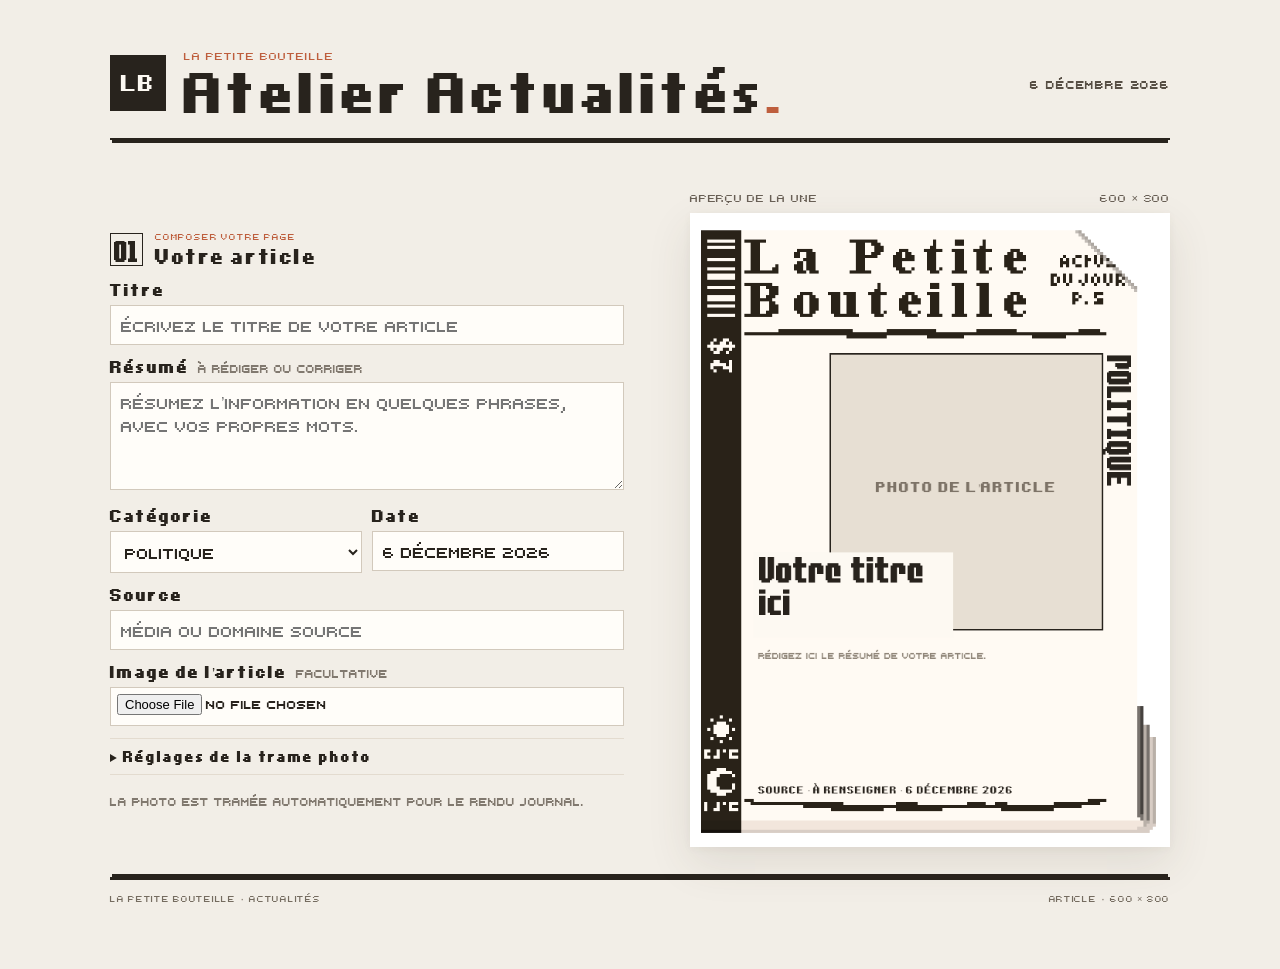
==== actualites/index.html @ 1632a1c7 "Journal V1" ====
<!doctype html>
<html lang="fr">
<head>
  <meta charset="utf-8">
  <meta name="viewport" content="width=device-width, initial-scale=1">
  <meta name="theme-color" content="#fdf9f2">
  <title>Atelier Actualités — La Petite Bouteille</title>
  <link rel="stylesheet" href="style.css">
  <link rel="stylesheet" href="../theme.css">
</head>
<body>
  <main class="page-shell">
    <header class="masthead app-masthead">
      <a class="masthead-mark" href="../index.html" aria-label="Retour au hub">LB</a>
      <div class="masthead-copy">
        <p class="eyebrow">LA PETITE BOUTEILLE</p>
        <h1>Atelier Actualités<span>.</span></h1>
      </div>
      <div class="masthead-date"><span id="todayHeader"></span></div>
    </header>

    <div class="workbench">
      <section class="editor" aria-label="Composition de la page d’actualité">
        <div class="section-head section-head--article"><span class="step">01</span><div><p class="eyebrow">COMPOSER VOTRE PAGE</p><h2>Votre article</h2></div></div>
        <label class="field-label" for="articleTitle">Titre</label>
        <input id="articleTitle" class="text-field" maxlength="180" placeholder="Écrivez le titre de votre article">
        <label class="field-label" for="articleSummary">Résumé <span>à rédiger ou corriger</span></label>
        <textarea id="articleSummary" rows="4" maxlength="700" placeholder="Résumez l’information en quelques phrases, avec vos propres mots."></textarea>
        <div class="two-fields">
          <label><span class="field-label">Catégorie</span><select id="articleCategory"><option>Politique</option><option>International</option><option>Sciences & technologie</option><option>Environnement</option><option>Économie</option><option>Culture</option><option>Sport</option><option>Santé</option><option>Société</option></select></label>
          <label><span class="field-label">Date</span><input id="articleDate" class="text-field" maxlength="40" placeholder="28 septembre 2026"></label>
        </div>
        <label class="field-label" for="articleSource">Source</label>
        <input id="articleSource" class="text-field" maxlength="100" placeholder="Média ou domaine source">
        <label class="field-label" for="photoFile">Image de l’article <span>facultative</span></label>
        <input id="photoFile" class="file-field" type="file" accept="image/*">
        <details class="settings">
          <summary>Réglages de la trame photo</summary>
          <div class="settings-grid">
            <div><span>Résolution d’entrée</span><b>96 px/pouce</b></div>
            <div><span>Résolution de sortie</span><b>25 px/pouce</b></div>
            <div><span>Mode</span><b>Trame de demi-teintes</b></div>
            <div><span>Linéature · angle</span><b>53 lignes/pouce · 45°</b></div>
            <div><span>Forme de trame</span><b>Losange</b></div>
            <div><span>Photo</span><b>Fixe en haut à droite</b></div>
            <label class="image-adjustment" for="brightnessSlider"><span>Luminosité <output id="brightnessValue" for="brightnessSlider">100 %</output></span><input id="brightnessSlider" type="range" min="0" max="200" value="100"></label>
            <label class="image-adjustment" for="contrastSlider"><span>Contraste <output id="contrastValue" for="contrastSlider">100 %</output></span><input id="contrastSlider" type="range" min="0" max="200" value="100"></label>
          </div>
        </details>
        <p id="photoStatus" class="helper">La photo est tramée automatiquement pour le rendu journal.</p>
        </section>

      <section class="preview-column" aria-label="Aperçu de la page d’actualité">
        <div class="preview-bar"><span>APERÇU DE LA UNE</span><span>600 × 800</span></div>
        <div class="poster-frame"><canvas id="poster" width="600" height="800"></canvas></div>
        
      </section>
    </div>
    <footer class="page-footer site-footer"><span>LA PETITE BOUTEILLE · ACTUALITÉS</span><span>Article · 600 × 800</span></footer>
  </main>
  <script src="app.js"></script>
</body>
</html>
---- actualites/style.css ----
@font-face{font-family:'FFF Head';src:url('assets/fff_spacedust.ttf') format('truetype');font-display:swap}
@font-face{font-family:'FFF Body';src:url('assets/FFF Intelligent Thin Condensed.ttf') format('truetype');font-display:swap}
@font-face{font-family:'FFF Source';src:url('assets/FFF Urban Bold Extended.ttf') format('truetype');font-display:swap}
.page-shell{max-width:1120px;margin:0 auto;padding:48px 30px 64px}
.app-header{display:grid;grid-template-columns:110px 1fr auto;gap:18px;align-items:center;padding-bottom:17px;border-bottom:2px solid var(--ink)}
.back-link{color:#6f665b;font:14px 'FFF Body',sans-serif;text-decoration:none}.back-link:hover{color:var(--rust)}
.eyebrow{font:11px 'FFF Source',sans-serif;letter-spacing:.08em;color:var(--rust);margin:0 0 6px}
h1{font:clamp(24px,3vw,34px) 'FFF Head',serif;margin:0}
.api-mark{font:12px 'FFF Source',sans-serif;line-height:1.1;text-align:right;margin:0}.api-mark span{font-size:8px;letter-spacing:.12em;color:var(--muted)}
.workbench{display:grid;grid-template-columns:minmax(300px,1fr) minmax(360px,480px);gap:66px;align-items:center;padding-top:25px}
.editor{padding:3px 0 0}
.section-head{display:flex;gap:12px;align-items:center;margin:0 0 15px}.section-head .eyebrow{margin:0 0 3px;font-size:9px}.section-head h2{font:17px 'FFF Source',sans-serif;margin:0}.step{font:14px 'FFF Head',serif;border:1px solid var(--ink);width:33px;height:33px;display:grid;place-items:center}
.field-label{display:block;font:14px 'FFF Source',sans-serif;margin:12px 0 5px}.field-label span{font:12px 'FFF Body',sans-serif;color:var(--muted);margin-left:4px}
input,select,textarea{font:16px 'FFF Body',Arial,sans-serif;color:var(--ink);background:#fffdf9;border:1px solid #d2c9bc;border-radius:0;width:100%;min-height:39px;padding:8px 10px;outline:none}
input:focus,select:focus,textarea:focus{border-color:#60564a;box-shadow:0 0 0 2px #28231d12}
textarea{resize:vertical;min-height:84px;line-height:1.4}
.export-button{border:0;background:var(--ink);color:var(--paper);font:13px 'FFF Source',sans-serif;cursor:pointer}.export-button:hover{background:#4a4034}
.helper{font:12px 'FFF Body',sans-serif;color:var(--muted);line-height:1.4;margin:6px 0 0;min-height:14px}.helper.error{color:var(--rust)}.helper a{color:inherit}
.settings{margin:12px 0 18px;border-top:1px solid var(--line);border-bottom:1px solid var(--line)}.settings summary{cursor:pointer;padding:9px 0;font:12px 'FFF Source',sans-serif}.settings-grid{display:grid;grid-template-columns:1fr 1fr;gap:6px;padding:0 0 11px}.settings-grid div{display:flex;justify-content:space-between;gap:8px;font:12px 'FFF Body',sans-serif}.settings-grid span{color:var(--muted)}.settings-grid b{font-weight:400;text-align:right}
.section-head--article{margin-top:0;margin-bottom:10px}.two-fields{display:grid;grid-template-columns:1fr 1fr;gap:10px}.two-fields label{min-width:0}.file-field{font-size:13px;padding:6px}.export-button{width:100%;min-height:45px;margin-top:12px}
.preview-column{width:100%;max-width:480px;margin:0 auto}.preview-bar{display:flex;justify-content:space-between;font:10px 'FFF Body',sans-serif;letter-spacing:.1em;color:#71695e;margin-bottom:8px}.poster-frame{background:white;padding:6px;box-shadow:0 12px 32px #34291f22}.poster-frame canvas{display:block;width:100%;height:auto}.preview-note{font:13px 'FFF Body',sans-serif;color:var(--muted);text-align:center;margin:10px 0 0}
.page-footer{display:flex;justify-content:space-between;gap:14px;margin-top:24px;border-top:2px solid var(--ink);padding-top:8px;font:9px 'FFF Source',sans-serif;letter-spacing:.1em;color:#756c60}
@media(max-width:760px){.page-shell{padding:30px 22px 45px;max-width:520px}.workbench{grid-template-columns:1fr;gap:35px;padding-top:20px}.editor{max-width:600px;width:100%;margin:auto}.preview-column{max-width:440px}.app-header{grid-template-columns:70px 1fr auto}}
@media(max-width:480px){.page-shell{padding:22px 12px}.app-header{grid-template-columns:1fr auto;gap:10px}.back-link{grid-column:1/-1}.app-header h1{font-size:25px}.workbench{padding-top:18px}.settings-grid{grid-template-columns:1fr}.settings-grid div{justify-content:flex-start}.settings-grid b{text-align:left}.page-footer{font-size:7px}}

/* Keep the shared hub masthead intact even when this page is opened on its own. */
.page-shell>.masthead.app-masthead{display:grid;grid-template-columns:56px minmax(0,1fr) auto;gap:18px;align-items:center;margin:0 0 25px;padding:0 0 19px;border-bottom:2px solid var(--ink);box-shadow:0 5px 0 -2px var(--ink)}
.app-masthead .masthead-mark{width:56px;height:56px;display:grid;place-items:center;background:var(--ink);color:var(--paper);font:18px 'FFF Urban',Arial,sans-serif;text-decoration:none;letter-spacing:-.08em}
.app-masthead .masthead-mark:hover{background:#453b30;color:var(--paper)}
.app-masthead .masthead-copy{min-width:0}
.app-masthead .eyebrow{font:11px 'FFF Body','Courier New',monospace;letter-spacing:.09em;color:var(--rust);margin:0 0 6px}
.app-masthead h1{font:clamp(32px,4vw,46px)/1.08 'FFF Urban',Arial,sans-serif;letter-spacing:-.04em;margin:0}
.app-masthead h1 span{color:var(--rust)}
.app-masthead .subtitle{font:15px/1.45 'FFF Body','Arial Narrow',sans-serif;color:#71695f;margin:7px 0 0}
.app-masthead .masthead-date{display:grid;justify-items:end;gap:7px;font:12px 'FFF Body','Courier New',monospace;letter-spacing:.07em;text-transform:uppercase;color:#574f45;white-space:nowrap}
.app-masthead .issue{font:9px 'FFF Body','Courier New',monospace;letter-spacing:.08em;color:var(--muted)}
@media(max-width:760px){.page-shell>.masthead.app-masthead{grid-template-columns:46px minmax(0,1fr);gap:12px}.app-masthead .masthead-mark{width:46px;height:46px;font-size:16px}.app-masthead .masthead-date{grid-column:2;display:flex;justify-items:start;justify-content:flex-start;gap:10px;align-items:center;white-space:normal}.app-masthead .subtitle{font-size:14px}}
@media(max-width:480px){.page-shell>.masthead.app-masthead{grid-template-columns:38px minmax(0,1fr);gap:9px;padding-bottom:15px}.app-masthead .masthead-mark{width:38px;height:38px;font-size:13px}.app-masthead .masthead-date{font-size:10px}.app-masthead .masthead-date .issue{font-size:8px}.app-masthead .eyebrow{font-size:9px}.app-masthead h1{font-size:25px}.app-masthead .subtitle{font-size:13px}}

.image-adjustment{display:grid;grid-template-columns:1fr;gap:4px;min-width:0}.image-adjustment>span{display:flex;justify-content:space-between;gap:10px}.image-adjustment output{font:inherit;color:var(--ink)}.image-adjustment input[type=range]{min-height:24px;padding:0;accent-color:var(--rust);background:transparent;border:0;box-shadow:none}
---- theme.css ----
@font-face{font-family:'FFF Temperature';src:url('meteo/assets/fonts/fff_spacedust.ttf') format('truetype');font-display:swap}
@font-face{font-family:'FFF Ville';src:url('meteo/assets/fonts/FFF Intelligent Thin Condensed.ttf') format('truetype');font-display:swap}
@font-face{font-family:'FFF Urban';src:url('meteo/assets/fonts/FFF Urban Bold Extended.ttf') format('truetype');font-display:swap}
:root{color-scheme:light;--ink:#28231d;--paper:#fdf9f2;--ground:#f2eee7;--muted:#81796f;--line:#e3dbcf;--red:#be5e3d;--rust:#be5e3d;--orange:#be5e3d}
*{box-sizing:border-box}
body{margin:0;background:var(--ground);color:var(--ink);font-family:'FFF Ville','Arial Narrow',sans-serif;min-height:100vh}
h1,h2,h3{color:var(--ink);font-family:'FFF Urban',Arial,sans-serif;letter-spacing:-.025em}
h1{font-size:clamp(28px,3.6vw,42px);line-height:1.08;font-weight:400;letter-spacing:-.04em;margin:0}
h2{font-size:21px;line-height:1.2;font-weight:400;margin:0}
.hub-shell,.page-shell,.layout{max-width:1120px;margin:0 auto;padding:48px 30px 64px}
.masthead{display:grid;grid-template-columns:56px minmax(0,1fr) auto;gap:18px;align-items:center;padding:0 0 19px;border-bottom:2px solid var(--ink);box-shadow:0 5px 0 -2px var(--ink)}
.app-masthead{grid-column:1/-1}.app-masthead h1 span{color:var(--rust)}
.masthead-mark{width:56px;height:56px;display:grid;place-items:center;background:var(--ink);color:var(--paper);font:18px 'FFF Urban',Arial,sans-serif;letter-spacing:-.08em;text-decoration:none}
.masthead-mark:hover{background:#453b30;color:var(--paper)}
.eyebrow{font:11px 'FFF Ville','Courier New',monospace;letter-spacing:.09em;color:var(--red);margin:0 0 6px}
.subtitle{font:15px/1.45 'FFF Ville','Arial Narrow',sans-serif;color:#71695f;margin:7px 0 0}
.masthead-date{display:grid;justify-items:end;gap:7px;font:12px 'FFF Ville','Courier New',monospace;letter-spacing:.07em;text-transform:capitalize;color:#574f45}
.masthead-date .date-line{display:flex;align-items:center;gap:9px;margin:0}
.issue{font:9px 'FFF Ville','Courier New',monospace;letter-spacing:.08em;color:var(--muted);text-transform:uppercase}
.section-kicker{font:10px 'FFF Ville','Courier New',monospace;letter-spacing:.08em;color:var(--muted)}
input,select,textarea{font-family:'FFF Ville','Arial Narrow',sans-serif;border-radius:0;color:var(--ink);background:#fffdf9;border-color:#d2c9bc}
input:focus,select:focus,textarea:focus{border-color:#60564a;box-shadow:0 0 0 2px #28231d12}
.button,.search-row button,.export-button,.add-submit{display:inline-flex;align-items:center;justify-content:center;gap:8px;padding:0 15px;border:1px solid var(--ink);border-radius:0;min-height:44px;font:12px 'FFF Ville','Arial Narrow',sans-serif;letter-spacing:.02em;cursor:pointer;transition:background .15s,color .15s,border-color .15s}
.search-row button span,.add-submit span{margin-left:0}
.button--light,.button--test{background:#eae5dc;color:var(--ink);border-color:var(--line)}
.button--light:hover,.button--test:hover,.button--test[aria-pressed="true"]{background:#ded7cc;border-color:#bdb2a5}
.button--dark,.search-row button,.export-button,.add-submit{background:var(--ink);color:var(--paper)}
.button--dark:hover,.search-row button:hover,.export-button:hover,.add-submit:hover{background:#453b30;border-color:#453b30}
.button:focus-visible,.search-row button:focus-visible,.export-button:focus-visible,.add-submit:focus-visible,.remove-app:focus-visible{outline:2px solid var(--red);outline-offset:2px}
.button:disabled,.search-row button:disabled,.export-button:disabled,.add-submit:disabled{opacity:.6;cursor:wait}
.remove-app{min-height:30px;padding:0 9px;border:1px solid var(--line);border-radius:0;background:#eae5dc;color:#665c51;font:11px 'FFF Ville','Arial Narrow',sans-serif;text-decoration:none;cursor:pointer}
.remove-app:hover{background:#ded7cc;color:var(--ink)}
.city-choice{border-radius:0;border-color:var(--line);background:var(--paper)}
.city-choice:has(input:checked){border-color:var(--rust);background:#fff7f1}
.app-card{background:var(--paper);border-color:var(--line);box-shadow:3px 3px 0 #28231d12}
.app-card:hover{border-color:#a99c8d;box-shadow:5px 7px 0 #28231d18}
.paper-frame,.poster-frame{padding:8px;background:#fff;box-shadow:0 16px 42px #473c2a1c,0 2px 8px #473c2a0b}
.preview-heading,.preview-bar{font:11px 'FFF Ville','Courier New',monospace;letter-spacing:.07em;color:#685f55}
.site-footer{grid-column:1/-1;display:flex;justify-content:space-between;align-items:center;gap:16px;margin-top:30px;padding:12px 0 0;border-top:3px solid var(--ink);box-shadow:0 -5px 0 -2px var(--ink);font:9px 'FFF Ville','Courier New',monospace;letter-spacing:.08em;color:#756c60}
@media(max-width:760px){.hub-shell,.page-shell,.layout{max-width:520px;padding:30px 22px 45px}.masthead{grid-template-columns:46px minmax(0,1fr);gap:12px}.masthead-mark{width:46px;height:46px;font-size:16px}.masthead-date{grid-column:2;display:flex;justify-items:start;justify-content:flex-start;gap:10px;align-items:center;text-align:left}.layout{grid-template-columns:1fr;gap:35px}.layout>.masthead{grid-column:1}.subtitle{font-size:14px}}
@media(max-width:470px){.hub-shell,.page-shell,.layout{padding:22px 15px 36px}.masthead{grid-template-columns:38px minmax(0,1fr);gap:9px;padding-bottom:15px}.masthead-mark{width:38px;height:38px;font-size:13px}.masthead-date{font-size:10px}.masthead-date .issue{font-size:8px}.eyebrow{font-size:9px}h1{font-size:25px}.subtitle{font-size:13px}.paper-frame,.poster-frame{padding:6px}.site-footer{align-items:flex-start;flex-direction:column;gap:6px;font-size:8px}}
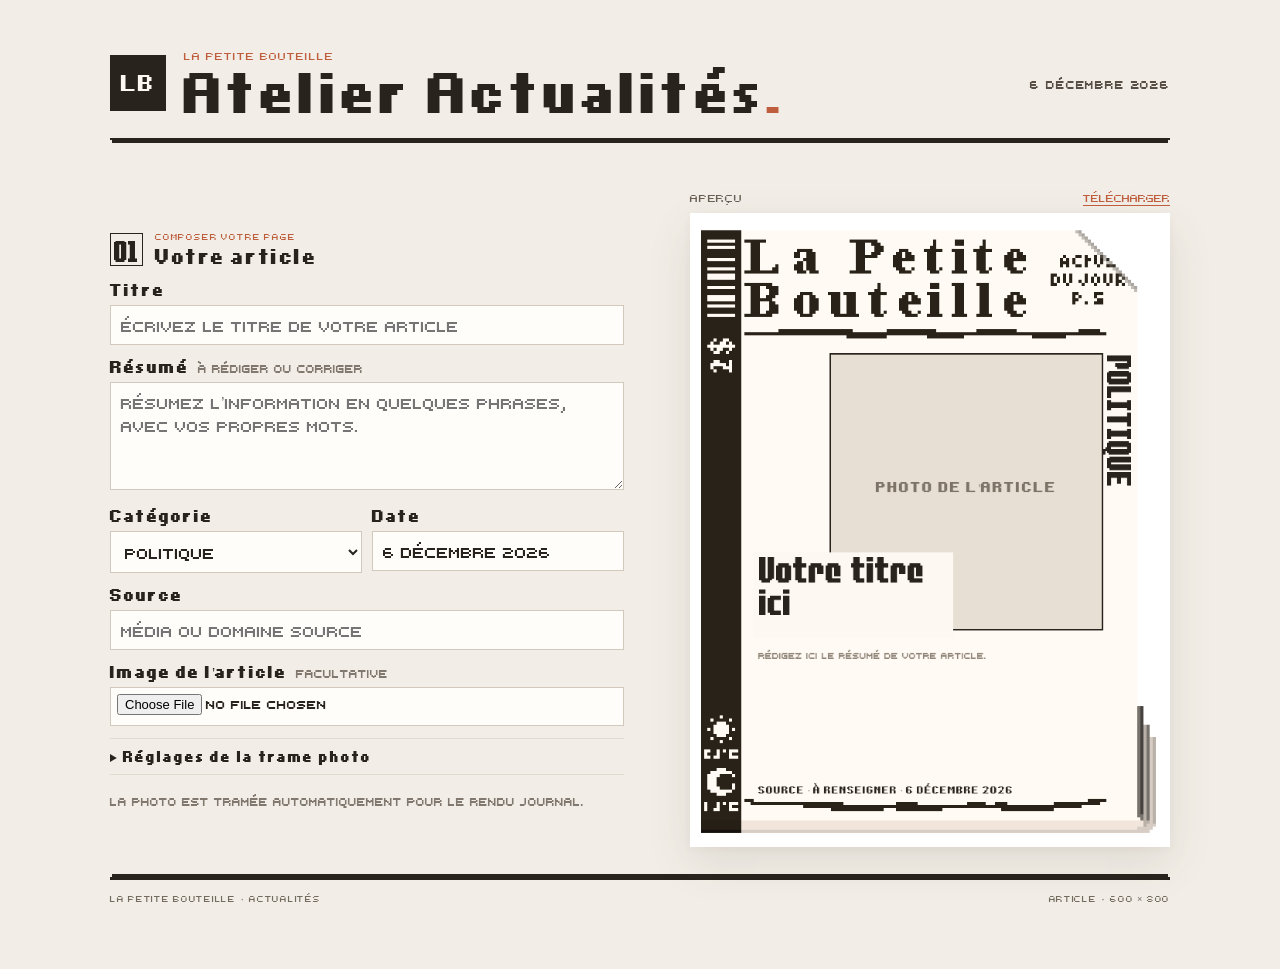
==== commit 5c7e945d: "Add files via upload" ====
--- a/actualites/index.html
+++ b/actualites/index.html
@@ -51,14 +51,14 @@
         </section>
 
       <section class="preview-column" aria-label="Aperçu de la page d’actualité">
-        <div class="preview-bar"><span>APERÇU DE LA UNE</span><span>600 × 800</span></div>
+        <div class="preview-bar"><span>APERÇU</span><button class="download-link" type="button" id="downloadCanvas">Télécharger</button></div>
         <div class="poster-frame"><canvas id="poster" width="600" height="800"></canvas></div>
         
       </section>
     </div>
     <footer class="page-footer site-footer"><span>LA PETITE BOUTEILLE · ACTUALITÉS</span><span>Article · 600 × 800</span></footer>
   </main>
-  <script src="app.js"></script>
+  <script src="app.js?v=save-canvas-20261007"></script>
 </body>
 </html>
 
--- a/actualites/style.css
+++ b/actualites/style.css
@@ -18,7 +18,7 @@
 .helper{font:12px 'FFF Body',sans-serif;color:var(--muted);line-height:1.4;margin:6px 0 0;min-height:14px}.helper.error{color:var(--rust)}.helper a{color:inherit}
 .settings{margin:12px 0 18px;border-top:1px solid var(--line);border-bottom:1px solid var(--line)}.settings summary{cursor:pointer;padding:9px 0;font:12px 'FFF Source',sans-serif}.settings-grid{display:grid;grid-template-columns:1fr 1fr;gap:6px;padding:0 0 11px}.settings-grid div{display:flex;justify-content:space-between;gap:8px;font:12px 'FFF Body',sans-serif}.settings-grid span{color:var(--muted)}.settings-grid b{font-weight:400;text-align:right}
 .section-head--article{margin-top:0;margin-bottom:10px}.two-fields{display:grid;grid-template-columns:1fr 1fr;gap:10px}.two-fields label{min-width:0}.file-field{font-size:13px;padding:6px}.export-button{width:100%;min-height:45px;margin-top:12px}
-.preview-column{width:100%;max-width:480px;margin:0 auto}.preview-bar{display:flex;justify-content:space-between;font:10px 'FFF Body',sans-serif;letter-spacing:.1em;color:#71695e;margin-bottom:8px}.poster-frame{background:white;padding:6px;box-shadow:0 12px 32px #34291f22}.poster-frame canvas{display:block;width:100%;height:auto}.preview-note{font:13px 'FFF Body',sans-serif;color:var(--muted);text-align:center;margin:10px 0 0}
+.preview-column{width:100%;max-width:480px;margin:0 auto}.preview-bar{display:flex;justify-content:space-between;font:10px 'FFF Body',sans-serif;letter-spacing:.1em;color:#71695e;margin-bottom:8px}.poster-frame{background:white;padding:6px;box-shadow:0 12px 32px #34291f22}.poster-frame canvas,.poster-frame .canvas-preview-image{display:block;width:100%;height:auto}.preview-note{font:13px 'FFF Body',sans-serif;color:var(--muted);text-align:center;margin:10px 0 0}
 .page-footer{display:flex;justify-content:space-between;gap:14px;margin-top:24px;border-top:2px solid var(--ink);padding-top:8px;font:9px 'FFF Source',sans-serif;letter-spacing:.1em;color:#756c60}
 @media(max-width:760px){.page-shell{padding:30px 22px 45px;max-width:520px}.workbench{grid-template-columns:1fr;gap:35px;padding-top:20px}.editor{max-width:600px;width:100%;margin:auto}.preview-column{max-width:440px}.app-header{grid-template-columns:70px 1fr auto}}
 @media(max-width:480px){.page-shell{padding:22px 12px}.app-header{grid-template-columns:1fr auto;gap:10px}.back-link{grid-column:1/-1}.app-header h1{font-size:25px}.workbench{padding-top:18px}.settings-grid{grid-template-columns:1fr}.settings-grid div{justify-content:flex-start}.settings-grid b{text-align:left}.page-footer{font-size:7px}}
--- a/theme.css
+++ b/theme.css
@@ -39,3 +39,5 @@
 .site-footer{grid-column:1/-1;display:flex;justify-content:space-between;align-items:center;gap:16px;margin-top:30px;padding:12px 0 0;border-top:3px solid var(--ink);box-shadow:0 -5px 0 -2px var(--ink);font:9px 'FFF Ville','Courier New',monospace;letter-spacing:.08em;color:#756c60}
 @media(max-width:760px){.hub-shell,.page-shell,.layout{max-width:520px;padding:30px 22px 45px}.masthead{grid-template-columns:46px minmax(0,1fr);gap:12px}.masthead-mark{width:46px;height:46px;font-size:16px}.masthead-date{grid-column:2;display:flex;justify-items:start;justify-content:flex-start;gap:10px;align-items:center;text-align:left}.layout{grid-template-columns:1fr;gap:35px}.layout>.masthead{grid-column:1}.subtitle{font-size:14px}}
 @media(max-width:470px){.hub-shell,.page-shell,.layout{padding:22px 15px 36px}.masthead{grid-template-columns:38px minmax(0,1fr);gap:9px;padding-bottom:15px}.masthead-mark{width:38px;height:38px;font-size:13px}.masthead-date{font-size:10px}.masthead-date .issue{font-size:8px}.eyebrow{font-size:9px}h1{font-size:25px}.subtitle{font-size:13px}.paper-frame,.poster-frame{padding:6px}.site-footer{align-items:flex-start;flex-direction:column;gap:6px;font-size:8px}}
+
+.download-link{appearance:none;background:none;border:0;padding:0;color:var(--rust);font:inherit;text-decoration:underline;text-underline-offset:3px;cursor:pointer}.download-link:hover{color:var(--ink)}.download-link:disabled{opacity:.55;cursor:wait}
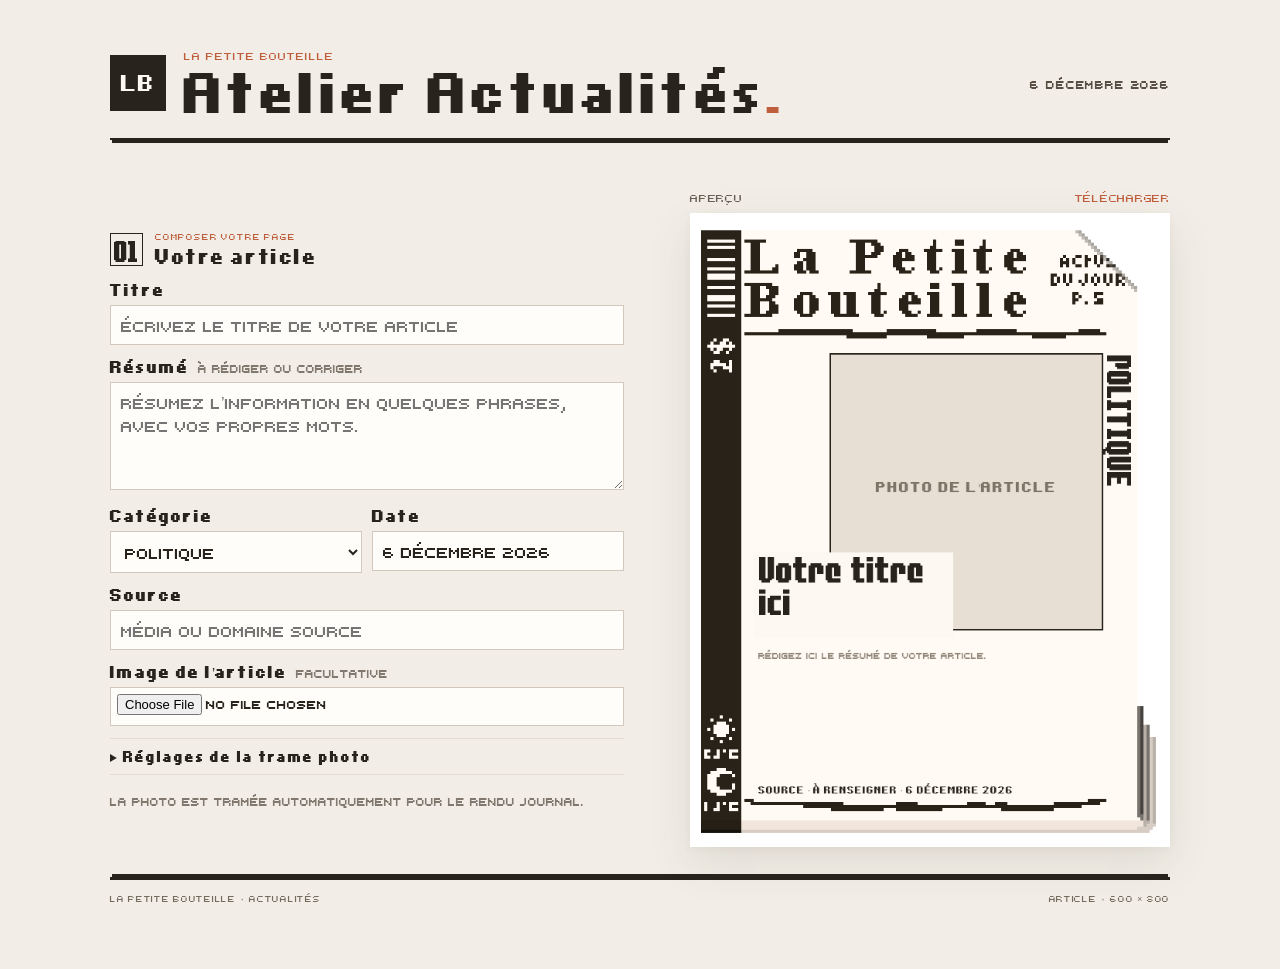
==== commit 1e5dbe67: "Add files via upload" ====
--- a/actualites/index.html
+++ b/actualites/index.html
@@ -6,7 +6,7 @@
   <meta name="theme-color" content="#fdf9f2">
   <title>Atelier Actualités — La Petite Bouteille</title>
   <link rel="stylesheet" href="style.css">
-  <link rel="stylesheet" href="../theme.css">
+  <link rel="stylesheet" href="../theme.css?v=orange-download-20261007">
 </head>
 <body>
   <main class="page-shell">
--- a/theme.css
+++ b/theme.css
@@ -40,4 +40,4 @@
 @media(max-width:760px){.hub-shell,.page-shell,.layout{max-width:520px;padding:30px 22px 45px}.masthead{grid-template-columns:46px minmax(0,1fr);gap:12px}.masthead-mark{width:46px;height:46px;font-size:16px}.masthead-date{grid-column:2;display:flex;justify-items:start;justify-content:flex-start;gap:10px;align-items:center;text-align:left}.layout{grid-template-columns:1fr;gap:35px}.layout>.masthead{grid-column:1}.subtitle{font-size:14px}}
 @media(max-width:470px){.hub-shell,.page-shell,.layout{padding:22px 15px 36px}.masthead{grid-template-columns:38px minmax(0,1fr);gap:9px;padding-bottom:15px}.masthead-mark{width:38px;height:38px;font-size:13px}.masthead-date{font-size:10px}.masthead-date .issue{font-size:8px}.eyebrow{font-size:9px}h1{font-size:25px}.subtitle{font-size:13px}.paper-frame,.poster-frame{padding:6px}.site-footer{align-items:flex-start;flex-direction:column;gap:6px;font-size:8px}}
 
-.download-link{appearance:none;background:none;border:0;padding:0;color:var(--rust);font:inherit;text-decoration:underline;text-underline-offset:3px;cursor:pointer}.download-link:hover{color:var(--ink)}.download-link:disabled{opacity:.55;cursor:wait}
+button.download-link{all:unset;color:var(--rust);font:inherit;letter-spacing:inherit;cursor:pointer}button.download-link:hover{color:var(--ink);text-decoration:underline;text-underline-offset:3px}button.download-link:focus-visible{outline:2px solid var(--rust);outline-offset:3px}button.download-link:disabled{opacity:.55;cursor:wait}
